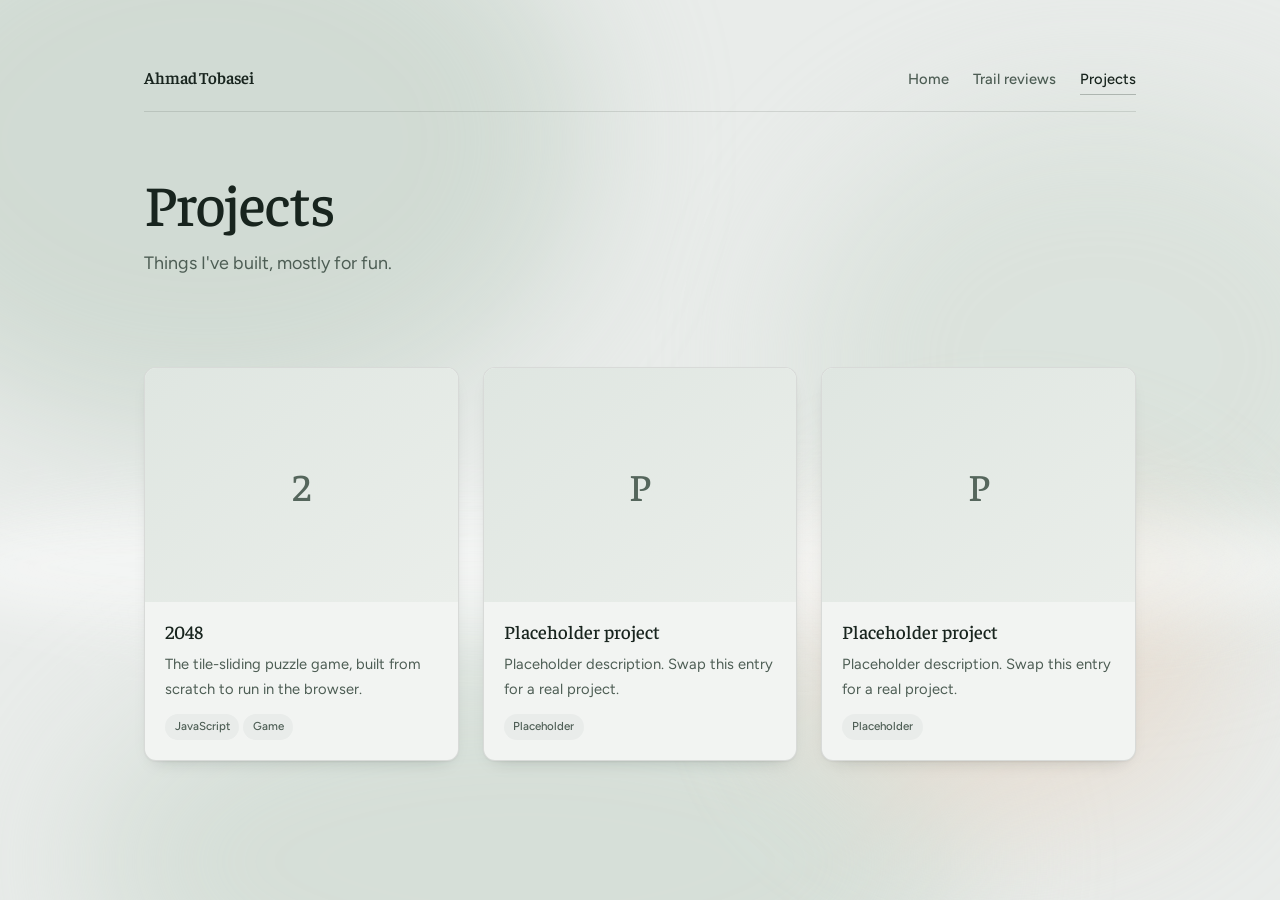
==== projects.html @ 042722ea "basic structure" ====
<!DOCTYPE html>
<html lang="en">
<head>
  <meta charset="UTF-8">
  <meta name="viewport" content="width=device-width, initial-scale=1.0">
  <title>Projects — Ahmad Tobasei</title>
  <link rel="preconnect" href="https://fonts.googleapis.com">
  <link rel="preconnect" href="https://fonts.gstatic.com" crossorigin>
  <link href="https://fonts.googleapis.com/css2?family=Faustina:ital,wght@0,400;0,500;0,600;1,400&family=Figtree:wght@400;500;600&display=swap" rel="stylesheet">
  <link rel="stylesheet" href="style.css">
</head>
<!-- body class drives the current-page marker in the shared nav -->
<body class="page-projects">

<!-- Atmosphere: the site's ground texture. Present on every page. -->
<div class="air" aria-hidden="true">
  <span class="w1"></span><span class="w2"></span><span class="w3"></span><span class="w4"></span>
  <span class="band"></span>
</div>

<div class="page page--wide">

  <!-- ==========================================================================
       SHARED SITE HEADER — keep in sync across pages if edited.
       This exact block also appears in index.html and trails.html. It never
       needs to differ between pages: the current page is marked by the <body>
       class (page-home / page-trails / page-projects), not by editing here.
       ========================================================================== -->
  <header class="site-header">
    <a class="site-name" href="index.html">Ahmad Tobasei</a>
    <nav class="site-nav" aria-label="Main">
      <a href="index.html">Home</a>
      <a href="trails.html">Trail reviews</a>
      <a href="projects.html">Projects</a>
    </nav>
  </header>
  <!-- ===================== end shared site header ===================== -->

  <main>

    <!-- ===== PAGE HEADING ===== -->
    <div class="page-head">
      <h1>Projects</h1>
      <!-- TODO: replace with a real intro if you want one -->
      <p class="lede">Things I've built, mostly for fun.</p>
    </div>

    <!-- ==========================================================================
         PROJECT CARD GRID
         Rendered by projects.js from the entries in projects-data.js — add new
         projects there, never here. The id must stay "project-grid": projects.js
         looks it up by that id. Cards share the trail-card treatment and stay
         deliberately flatter than the home page's tree-of-the-day centrepiece.
         ========================================================================== -->
    <div id="project-grid" class="card-grid">
      <!-- JS-rendered .project-card elements go here -->
    </div>

  </main>
</div>

<!-- Project data — edit this file to add or remove projects -->
<script src="projects-data.js"></script>
<!-- Renders the cards above from that data -->
<script src="projects.js"></script>
</body>
</html>
---- style.css ----
/* ==========================================================================
   AHMAD TOBASEI — SITE STYLESHEET
   One shared stylesheet for every page (index, trails, projects). Plain CSS,
   no build step; the tokens in :root are the single source of truth.

   Contents
     1.  Design tokens (:root)
     2.  Reset + base
     3.  Atmosphere — the drifting washes behind every page
     4.  Shared site header / nav
     5.  Page shell + typography
     6.  THE WELL — the recessed centrepiece (signature technique)
     7.  Link rows (home page "Pages" list)
     8.  Social pills
     9.  Card grid — trail + project cards
     10. Tags
   ==========================================================================

   ── THE DEPTH RULE ────────────────────────────────────────────────────────
   Every page gets at most ONE dimensional element: its featured centrepiece.
   That element is RECESSED, not raised — carved into the page rather than
   floating above it. The inversion is the whole signature. Everything else
   on the site stays flat or barely lifted so the recess keeps its meaning.

   How the recess is built (see section 6, `.well`):

     1. The fill is DARKER than the page ground (--color-sunk on --color-bg).
        A hole is darker than the surface it was cut into. This alone does
        about a third of the work.
     2. An inset shadow on the TOP edge only, doubled — one tight (2px blur)
        and one wide and lifted (28px blur, -14px spread). That is the near
        lip of the cavity casting down into it.
     3. A single 1px light line along the BOTTOM inside edge
        (inset 0 -1px 0 rgba(255,255,255,.85)) — the far wall catching the
        light. This line is load-bearing: delete it and the recess flattens
        into a plain grey box instantly. Do not "clean it up".
     4. A warm diagonal gradient laid over the cavity at 118deg, so it reads
        as lit from one side rather than evenly filled.
     5. Contents sit at z-index 1 above that gradient and carry their own
        small real drop-shadow, so they read as objects sitting IN the well
        rather than as artwork printed on its floor.

   To reuse this on another page: wrap the centrepiece in `.well`. Then obey
   two rules — never give `.well` a raised box-shadow, and never give any
   other element on the same page an inset shadow. The effect only reads as
   special while it is the only one on the page.
   ========================================================================== */


/* ==========================================================================
   1. DESIGN TOKENS — change the site here, not in the rules below
   ========================================================================== */
:root{

  /* ---- Colour ------------------------------------------------------------
     The three greys are a deliberate ladder and their ORDER is what makes
     depth read: sunk is darker than bg, surface is lighter than bg.
       --color-sunk     recessed  (the well floor)
       --color-bg       ground    (the page itself)
       --color-surface  raised    (cards)
     Swapping any two of these breaks the depth rule above.                 */
  --color-bg:#e9ecea;          /* cool mist — the page ground */
  --color-sunk:#e0e6e2;        /* recessed: darker than the ground */
  --color-surface:#f2f4f2;     /* raised: lighter than the ground */

  --color-ink:#18241e;         /* primary text */
  --color-ink-muted:#4d5d54;   /* secondary text, descriptions */
  --color-label:#55665c;       /* small uppercase section labels */
  --color-accent:#9a4a1e;      /* warm accent — dark enough to set type in */
  --color-deep:#0f1d17;        /* near-black, for inverted chips */

  --color-line:rgba(24,36,30,.12);         /* hairlines, card borders */
  --color-line-strong:rgba(24,36,30,.26);  /* hover borders */

  /* ---- Typography -------------------------------------------------------
     Display serif for names and titles, humanist sans for everything else. */
  --font-display:'Faustina',Georgia,'Times New Roman',serif;
  --font-body:'Figtree',system-ui,-apple-system,'Segoe UI',sans-serif;

  --text-label:.78rem;                       /* section labels */
  --text-sm:.92rem;                          /* meta, descriptions */
  --text-base:1rem;
  --text-lede:clamp(1.02rem,1.5vw,1.12rem);  /* bio / page intro */
  --text-row:1.2rem;                         /* link-row titles */
  --text-card:1.18rem;                       /* card titles */
  --text-h2:clamp(1.45rem,3.4vw,1.85rem);    /* centrepiece title */
  --text-h1:clamp(2.4rem,6.4vw,3.6rem);      /* page heading */
  --text-h1-home:clamp(2.6rem,7vw,4rem);     /* home page name, one step up */

  --tracking-label:.13em;
  --leading-body:1.7;
  --leading-tight:1.15;

  /* ---- Spacing (4px base) ---------------------------------------------- */
  --space-1:.25rem;
  --space-2:.5rem;
  --space-3:.75rem;
  --space-4:1rem;
  --space-5:1.5rem;
  --space-6:2rem;
  --space-7:3rem;
  --space-8:4rem;
  --space-section:clamp(2.75rem,7vw,3.75rem);  /* between page sections */
  --space-feature:clamp(3.5rem,9vw,5.5rem);    /* around the centrepiece */

  /* ---- Radius ----------------------------------------------------------- */
  --radius-sm:8px;
  --radius-md:12px;
  --radius-lg:18px;    /* the well */
  --radius-pill:100px;

  /* ---- Depth ------------------------------------------------------------
     --shadow-sunk is the signature and belongs to `.well` only.
     Cards use --shadow-card, which is deliberately much weaker.            */
  --shadow-sunk:
    inset 0 2px 5px rgba(15,29,23,.16),
    inset 0 14px 28px -14px rgba(15,29,23,.34),
    inset 0 -1px 0 rgba(255,255,255,.85);
  --shadow-card:
    0 1px 2px rgba(15,29,23,.05),
    0 8px 18px -12px rgba(15,29,23,.28);
  --shadow-card-hover:
    0 2px 4px rgba(15,29,23,.06),
    0 14px 26px -14px rgba(15,29,23,.36);
  --shadow-object:0 6px 10px rgba(15,29,23,.18);  /* objects inside the well */

  /* ---- Layout ----------------------------------------------------------- */
  --measure:720px;      /* reading column (home) */
  --measure-wide:1040px;/* grid pages (trails, projects) */
  --ease:.18s ease;
}


/* ==========================================================================
   2. RESET + BASE
   ========================================================================== */
*{margin:0;padding:0;box-sizing:border-box}

body{
  background:var(--color-bg);
  color:var(--color-ink);
  font-family:var(--font-body);
  font-size:17px;
  line-height:var(--leading-body);
  -webkit-font-smoothing:antialiased;
  position:relative;
}

img{max-width:100%;display:block}

:focus-visible{outline:2px solid var(--color-accent);outline-offset:3px}


/* ==========================================================================
   3. ATMOSPHERE
   Soft washes fixed behind every page. This is the site's ground texture —
   it is what carries the outdoors mood without any literal illustration.
   ========================================================================== */
.air{position:fixed;inset:0;z-index:0;pointer-events:none;overflow:hidden}
.air span{position:absolute;border-radius:50%;filter:blur(70px);opacity:.5}
.air .w1{width:60vw;height:46vw;left:-14vw;top:-12vw;background:#b9cabd}
.air .w2{width:48vw;height:40vw;right:-10vw;top:8vw;background:#cdd9cf}
.air .w3{width:70vw;height:34vw;left:6vw;bottom:-14vw;background:#c3d2c6}
.air .w4{width:34vw;height:26vw;right:4vw;bottom:6vw;background:#e6d3c2;opacity:.55}
/* one low band of standing fog */
.air .band{
  position:absolute;left:-5%;right:-5%;top:52%;height:22vh;
  background:linear-gradient(transparent,rgba(255,255,255,.75),transparent);
  filter:blur(28px);opacity:.8;
}


/* ==========================================================================
   4. SHARED SITE HEADER / NAV
   The markup for this block is identical on every page — see the comment
   above it in each HTML file. The current page is marked by the <body>
   class (page-home / page-trails / page-projects) so the block itself never
   has to differ between pages.
   ========================================================================== */
.site-header{
  display:flex;align-items:baseline;justify-content:space-between;
  gap:var(--space-4) var(--space-5);flex-wrap:wrap;
  padding-bottom:var(--space-4);
  border-bottom:1px solid var(--color-line);
  margin-bottom:var(--space-section);
}
.site-name{
  font-family:var(--font-display);
  font-size:1.05rem;font-weight:600;letter-spacing:-.005em;
  color:var(--color-ink);text-decoration:none;
}
.site-name:hover,.site-name:focus-visible{color:var(--color-accent)}

.site-nav{display:flex;flex-wrap:wrap;gap:var(--space-5)}
.site-nav a{
  font-size:var(--text-sm);font-weight:500;
  color:var(--color-ink-muted);text-decoration:none;
  padding-bottom:2px;border-bottom:1px solid transparent;
  transition:color var(--ease),border-color var(--ease);
}
.site-nav a:hover,.site-nav a:focus-visible{
  color:var(--color-accent);border-bottom-color:var(--color-accent);
}
/* current page — driven by the body class, not by editing the header block */
body.page-home     .site-nav a[href="index.html"],
body.page-trails   .site-nav a[href="trails.html"],
body.page-projects .site-nav a[href="projects.html"]{
  color:var(--color-ink);border-bottom-color:var(--color-line-strong);
}


/* ==========================================================================
   5. PAGE SHELL + TYPOGRAPHY
   ========================================================================== */
.page{
  position:relative;z-index:1;
  max-width:var(--measure);margin:0 auto;
  padding:clamp(2.5rem,7vh,4.5rem) var(--space-5) var(--space-8);
}
.page--wide{max-width:var(--measure-wide)}

.page-head{margin-bottom:var(--space-feature)}
.page-head h1{
  font-family:var(--font-display);font-weight:500;
  font-size:var(--text-h1);line-height:1.05;letter-spacing:-.018em;
}
body.page-home .page-head h1{font-size:var(--text-h1-home)}

/* bio on the home page, one-line intro on subpages */
.lede{
  margin-top:var(--space-4);max-width:46ch;
  color:var(--color-ink-muted);font-size:var(--text-lede);
}

/* small uppercase section labels — plain words, quietly set */
.section-label{
  font-family:var(--font-body);
  font-size:var(--text-label);font-weight:600;
  letter-spacing:var(--tracking-label);text-transform:uppercase;
  color:var(--color-label);margin:0 0 var(--space-4);
}

.block{margin-bottom:var(--space-section)}


/* ==========================================================================
   6. THE WELL — recessed centrepiece
   Read THE DEPTH RULE at the top of this file before changing anything here.
   ========================================================================== */
.feature{margin:var(--space-feature) 0}

.well{
  position:relative;
  background:var(--color-sunk);          /* 1. darker than the ground */
  border-radius:var(--radius-lg);
  padding:clamp(1.5rem,4vw,2.25rem);
  box-shadow:var(--shadow-sunk);         /* 2 + 3. lip shadow + lit far wall */
  display:flex;align-items:center;flex-wrap:wrap;
  gap:clamp(1.25rem,3vw,2rem);
}
/* 4. the cavity reads as lit from one side */
.well::after{
  content:"";position:absolute;inset:0;border-radius:var(--radius-lg);
  pointer-events:none;
  background:linear-gradient(118deg,rgba(255,242,226,.55) 0%,transparent 46%);
}
/* 5. contents sit above the gradient and cast their own shadow */
.well-object{
  width:132px;height:132px;flex:0 0 auto;
  position:relative;z-index:1;
  filter:drop-shadow(var(--shadow-object));
}
.well-copy{flex:1 1 250px;min-width:0;position:relative;z-index:1}

.feature-label{
  font-size:.74rem;font-weight:600;
  letter-spacing:var(--tracking-label);text-transform:uppercase;
  color:var(--color-accent);margin-bottom:var(--space-2);
}
.feature-name{
  font-family:var(--font-display);font-weight:500;
  font-size:var(--text-h2);line-height:var(--leading-tight);
  margin:0 0 var(--space-2);
}
.feature-note{color:var(--color-ink-muted);font-size:var(--text-base);max-width:40ch}


/* ==========================================================================
   7. LINK ROWS — the home page "Pages" list
   ========================================================================== */
.rows{list-style:none}
.rows a{
  display:flex;align-items:baseline;justify-content:space-between;
  gap:var(--space-5);
  padding:1.05rem var(--space-1);
  text-decoration:none;color:var(--color-ink);
  border-bottom:1px solid var(--color-line);
  transition:border-color var(--ease);
}
.rows li:first-child a{border-top:1px solid var(--color-line)}
/* the hover nudge rides on transform, not padding — padding would relayout
   the row on every frame */
.rows .t{
  font-family:var(--font-display);font-size:var(--text-row);font-weight:500;
  transition:transform var(--ease),color var(--ease);
}
.rows .d{color:var(--color-ink-muted);font-size:var(--text-sm);text-align:right}
.rows a:hover,.rows a:focus-visible{border-bottom-color:var(--color-accent)}
.rows a:hover .t,.rows a:focus-visible .t{
  color:var(--color-accent);transform:translateX(.5rem);
}


/* ==========================================================================
   8. SOCIAL PILLS
   ========================================================================== */
.socials{list-style:none;display:flex;flex-wrap:wrap;gap:.55rem}
.socials a{
  display:inline-flex;align-items:center;gap:var(--space-2);
  padding:.55rem var(--space-4);border-radius:var(--radius-pill);
  background:rgba(255,255,255,.55);
  border:1px solid rgba(24,36,30,.14);
  color:var(--color-ink);text-decoration:none;
  font-size:.95rem;font-weight:500;
  transition:background var(--ease),border-color var(--ease),color var(--ease);
}
.socials svg{width:1rem;height:1rem;fill:currentColor;opacity:.75}
.socials a:hover,.socials a:focus-visible{
  background:var(--color-deep);border-color:var(--color-deep);color:var(--color-bg);
}
.socials a:hover svg,.socials a:focus-visible svg{opacity:1}


/* ==========================================================================
   9. CARD GRID — trail cards and project cards share one treatment
   Deliberately much flatter than `.well`: a hairline, a weak shadow, and a
   2px hover lift. Nothing here should compete with the centrepiece.
   NOTE: .trail-card / .trail-card-* class names are produced by trails.js and
   .project-card / .project-card-* by projects.js — do not rename them here
   without updating those files.
   ========================================================================== */
.card-grid{display:grid;grid-template-columns:1fr;gap:var(--space-5)}
@media (min-width:560px){ .card-grid{grid-template-columns:repeat(2,1fr)} }
@media (min-width:900px){ .card-grid{grid-template-columns:repeat(3,1fr)} }

.trail-card,
.project-card{
  display:flex;flex-direction:column;
  background:var(--color-surface);
  border:1px solid var(--color-line);
  border-radius:var(--radius-md);
  overflow:hidden;
  text-decoration:none;color:inherit;
  box-shadow:var(--shadow-card);
  transition:transform var(--ease),box-shadow var(--ease),border-color var(--ease);
}
.trail-card:hover,.trail-card:focus-visible,
.project-card:hover,.project-card:focus-visible{
  transform:translateY(-2px);
  box-shadow:var(--shadow-card-hover);
  border-color:var(--color-line-strong);
}

.trail-card-image,
.project-card-image{
  width:100%;aspect-ratio:4 / 3;overflow:hidden;
  background:var(--color-sunk);
}
.trail-card-image img,
.project-card-image img{width:100%;height:100%;object-fit:cover}

/* fallback tile for a project with no preview image yet */
.project-card-placeholder{
  width:100%;height:100%;display:grid;place-content:center;
  background:linear-gradient(140deg,#dfe6e1,#eaeeea);
  font-family:var(--font-display);font-size:2.4rem;font-weight:500;
  color:var(--color-label);
}

.trail-card-body,
.project-card-body{
  padding:1.1rem 1.25rem 1.25rem;
  display:flex;flex-direction:column;gap:var(--space-1);
}
.trail-card-name,
.project-card-name{
  font-family:var(--font-display);font-weight:500;
  font-size:var(--text-card);line-height:1.25;
  letter-spacing:normal;text-transform:none;color:var(--color-ink);
  margin:0;
}
.trail-card-location,
.project-card-desc{color:var(--color-ink-muted);font-size:var(--text-sm)}
.project-card-desc{margin-top:var(--space-1)}

.trail-card-date,
.project-card-link{
  margin-top:var(--space-2);
  color:var(--color-ink-muted);font-size:.78rem;
}
.project-card-link{color:var(--color-accent);font-weight:600}


/* ==========================================================================
   10. TAGS
   "gsmnp" gets its own fill because it recurs often enough to be worth
   spotting at a glance — see renderTags() in trails.js.
   ========================================================================== */
.trail-tags,
.project-tags{display:flex;flex-wrap:wrap;gap:var(--space-1);margin-top:var(--space-2)}
.tag{
  display:inline-flex;align-items:center;
  background:var(--color-bg);color:var(--color-ink-muted);
  border-radius:var(--radius-pill);
  padding:.2rem .6rem;
  font-size:.72rem;font-weight:500;
}
.tag--gsmnp{background:var(--color-accent);color:var(--color-bg)}


/* ==========================================================================
   11. RESPONSIVE
   ========================================================================== */
@media (max-width:520px){
  .site-header{gap:var(--space-3)}
  .site-nav{gap:var(--space-4)}
  .well-object{width:104px;height:104px}
  .rows a{gap:var(--space-3)}
}

@media (prefers-reduced-motion:reduce){
  *{transition:none !important}
}
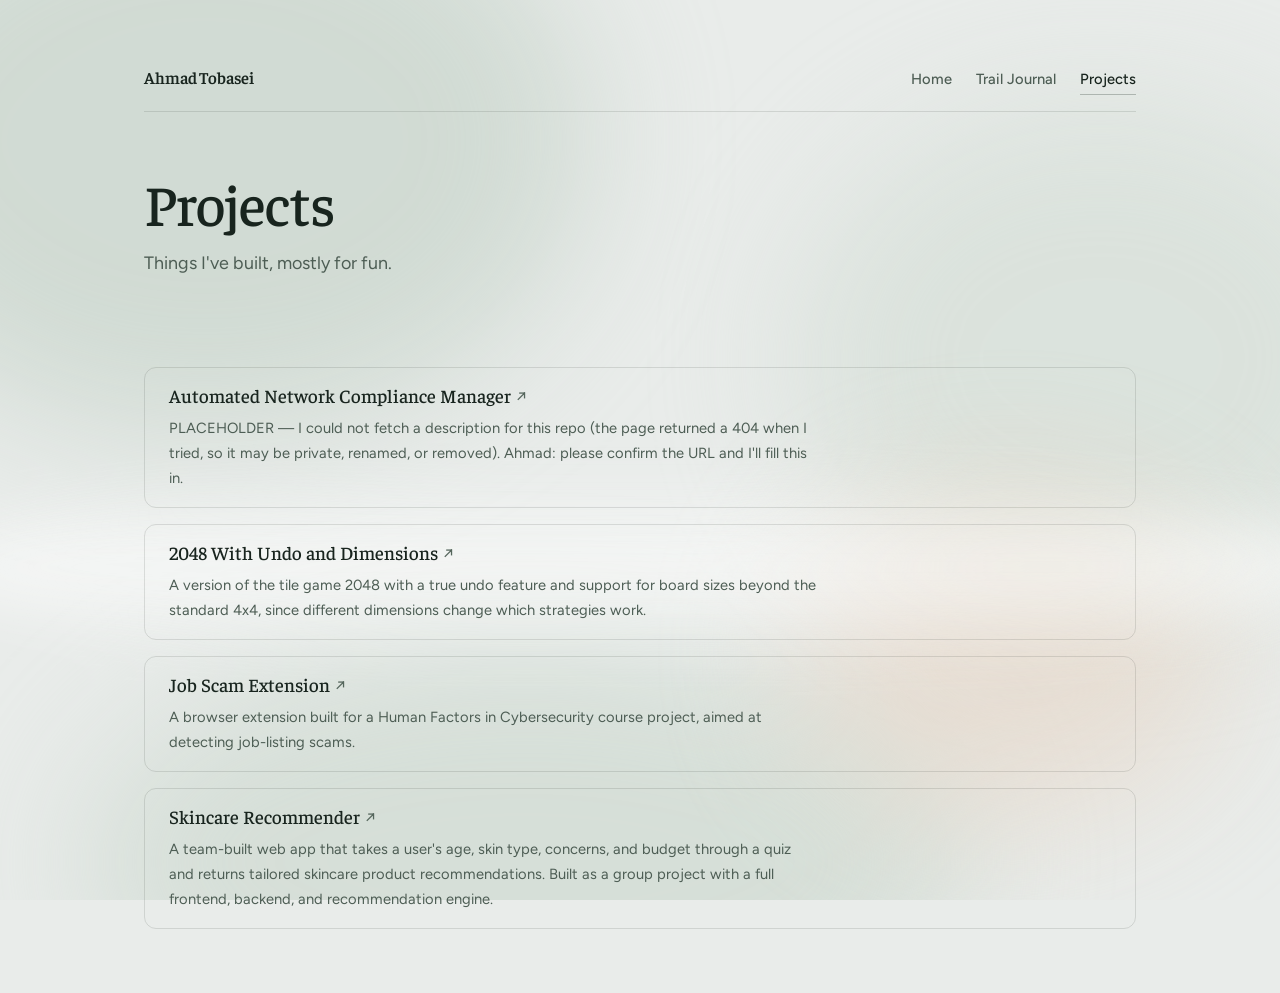
==== commit 6490cc50: "trail journal and basic projects page" ====
--- a/projects.html
+++ b/projects.html
@@ -30,7 +30,7 @@
     <a class="site-name" href="index.html">Ahmad Tobasei</a>
     <nav class="site-nav" aria-label="Main">
       <a href="index.html">Home</a>
-      <a href="trails.html">Trail reviews</a>
+      <a href="trails.html">Trail Journal</a>
       <a href="projects.html">Projects</a>
     </nav>
   </header>
@@ -46,14 +46,15 @@
     </div>
 
     <!-- ==========================================================================
-         PROJECT CARD GRID
+         PROJECT LIST
          Rendered by projects.js from the entries in projects-data.js — add new
-         projects there, never here. The id must stay "project-grid": projects.js
-         looks it up by that id. Cards share the trail-card treatment and stay
-         deliberately flatter than the home page's tree-of-the-day centrepiece.
+         projects there, never here. The id must stay "project-list": projects.js
+         looks it up by that id. One full-width row per project, each row a link
+         straight to the repo. Kept deliberately flatter than the trail rows and
+         far flatter than the home page's tree-of-the-day centrepiece.
          ========================================================================== -->
-    <div id="project-grid" class="card-grid">
-      <!-- JS-rendered .project-card elements go here -->
+    <div id="project-list" class="project-list">
+      <!-- JS-rendered .project-row elements go here -->
     </div>
 
   </main>
@@ -61,7 +62,7 @@
 
 <!-- Project data — edit this file to add or remove projects -->
 <script src="projects-data.js"></script>
-<!-- Renders the cards above from that data -->
+<!-- Renders the rows above from that data -->
 <script src="projects.js"></script>
 </body>
 </html>
--- a/style.css
+++ b/style.css
@@ -9,11 +9,13 @@
      3.  Atmosphere — the drifting washes behind every page
      4.  Shared site header / nav
      5.  Page shell + typography
-     6.  THE WELL — the recessed centrepiece (signature technique)
+     6.  THE WELL — the recessed centrepiece + tree-of-the-day module
      7.  Link rows (home page "Pages" list)
      8.  Social pills
-     9.  Card grid — trail + project cards
-     10. Tags
+     9.  Row lists — trail rows + project rows
+     10. Trail review — a single hike's page
+     11. Tags
+     12. Responsive
    ==========================================================================
 
    ── THE DEPTH RULE ────────────────────────────────────────────────────────
@@ -57,7 +59,7 @@
      depth read: sunk is darker than bg, surface is lighter than bg.
        --color-sunk     recessed  (the well floor)
        --color-bg       ground    (the page itself)
-       --color-surface  raised    (cards)
+       --color-surface  raised    (trail rows)
      Swapping any two of these breaks the depth rule above.                 */
   --color-bg:#e9ecea;          /* cool mist — the page ground */
   --color-sunk:#e0e6e2;        /* recessed: darker than the ground */
@@ -69,7 +71,7 @@
   --color-accent:#9a4a1e;      /* warm accent — dark enough to set type in */
   --color-deep:#0f1d17;        /* near-black, for inverted chips */
 
-  --color-line:rgba(24,36,30,.12);         /* hairlines, card borders */
+  --color-line:rgba(24,36,30,.12);         /* hairlines, row borders */
   --color-line-strong:rgba(24,36,30,.26);  /* hover borders */
 
   /* ---- Typography -------------------------------------------------------
@@ -82,7 +84,7 @@
   --text-base:1rem;
   --text-lede:clamp(1.02rem,1.5vw,1.12rem);  /* bio / page intro */
   --text-row:1.2rem;                         /* link-row titles */
-  --text-card:1.18rem;                       /* card titles */
+  --text-card:1.18rem;                       /* trail + project row titles */
   --text-h2:clamp(1.45rem,3.4vw,1.85rem);    /* centrepiece title */
   --text-h1:clamp(2.4rem,6.4vw,3.6rem);      /* page heading */
   --text-h1-home:clamp(2.6rem,7vw,4rem);     /* home page name, one step up */
@@ -111,7 +113,7 @@
 
   /* ---- Depth ------------------------------------------------------------
      --shadow-sunk is the signature and belongs to `.well` only.
-     Cards use --shadow-card, which is deliberately much weaker.            */
+     Trail rows use --shadow-card, which is deliberately much weaker.       */
   --shadow-sunk:
     inset 0 2px 5px rgba(15,29,23,.16),
     inset 0 14px 28px -14px rgba(15,29,23,.34),
@@ -126,7 +128,7 @@
 
   /* ---- Layout ----------------------------------------------------------- */
   --measure:720px;      /* reading column (home) */
-  --measure-wide:1040px;/* grid pages (trails, projects) */
+  --measure-wide:1040px;/* list pages (trails, projects) */
   --ease:.18s ease;
 }
 
@@ -265,12 +267,51 @@
   background:linear-gradient(118deg,rgba(255,242,226,.55) 0%,transparent 46%);
 }
 /* 5. contents sit above the gradient and cast their own shadow */
-.well-object{
-  width:132px;height:132px;flex:0 0 auto;
+.well-copy{flex:1 1 280px;min-width:0;position:relative;z-index:1}
+
+/* ---- The image frame — the raised object inside the recess ---------------
+   This is the second layer of the module: the well is carved INTO the page,
+   and the photo frame sits UP out of the well's floor. That contrast is the
+   whole depth effect, and it is why this frame gets a real cast shadow while
+   the flatter trail/project rows elsewhere get almost none. Do not give this
+   an inset shadow — per THE DEPTH RULE, the well must stay the only recess. */
+.tree-figure{
   position:relative;z-index:1;
-  filter:drop-shadow(var(--shadow-object));
-}
-.well-copy{flex:1 1 250px;min-width:0;position:relative;z-index:1}
+  flex:0 0 clamp(150px,28%,220px);
+  border-radius:var(--radius-md);
+  overflow:hidden;
+  background:linear-gradient(140deg,#dfe6e1,#eaeeea);
+  box-shadow:var(--shadow-object);
+}
+/* portrait 4:5 — trees are tall. Sets the frame's height from its width, so
+   the frame keeps its proportions no matter how long the write-up runs. */
+.tree-figure::before{content:"";display:block;padding-top:125%}
+.tree-figure img{
+  position:absolute;inset:0;
+  width:100%;height:100%;object-fit:cover;
+}
+
+/* Drawn stand-in shown until an entry has a real photo. Deliberately not a
+   grey box: it keeps the same frame, shadow and proportions a photo will get,
+   so the module looks finished rather than broken while photos are missing. */
+.tree-figure__placeholder{
+  position:absolute;inset:0;
+  display:grid;place-content:center;
+}
+.tree-figure__placeholder svg{
+  width:64%;max-width:130px;height:auto;
+  opacity:.5;
+}
+
+/* Photo credit — small, over the bottom of the image, never competing with
+   the copy. Only rendered when there is both a photo and a credit string. */
+.tree-figure__credit{
+  position:absolute;left:0;right:0;bottom:0;
+  padding:1.25rem .65rem .5rem;
+  font-size:.66rem;line-height:1.35;
+  color:rgba(255,255,255,.94);
+  background:linear-gradient(transparent,rgba(15,29,23,.78));
+}
 
 .feature-label{
   font-size:.74rem;font-weight:600;
@@ -282,7 +323,30 @@
   font-size:var(--text-h2);line-height:var(--leading-tight);
   margin:0 0 var(--space-2);
 }
-.feature-note{color:var(--color-ink-muted);font-size:var(--text-base);max-width:40ch}
+.feature-note{color:var(--color-ink-muted);font-size:var(--text-base);max-width:46ch}
+.feature-note + .feature-note{margin-top:var(--space-3)}  /* multi-paragraph write-ups */
+
+/* scientific name — italic, secondary, sits directly under the common name */
+.tree-sci{
+  font-family:var(--font-display);font-style:italic;
+  font-size:var(--text-base);color:var(--color-ink-muted);
+  margin:0 0 var(--space-3);
+}
+
+/* fun fact — marked off by an accent rule rather than another box, so it
+   stays inside the well instead of reading as a second card */
+.tree-fact{
+  margin-top:var(--space-5);
+  padding-left:var(--space-4);
+  border-left:2px solid var(--color-accent);
+  max-width:46ch;
+}
+.tree-fact__label{
+  font-size:.72rem;font-weight:600;
+  letter-spacing:var(--tracking-label);text-transform:uppercase;
+  color:var(--color-accent);margin-bottom:var(--space-1);
+}
+.tree-fact__text{color:var(--color-ink-muted);font-size:var(--text-sm)}
 
 
 /* ==========================================================================
@@ -332,20 +396,23 @@
 
 
 /* ==========================================================================
-   9. CARD GRID — trail cards and project cards share one treatment
-   Deliberately much flatter than `.well`: a hairline, a weak shadow, and a
-   2px hover lift. Nothing here should compete with the centrepiece.
-   NOTE: .trail-card / .trail-card-* class names are produced by trails.js and
-   .project-card / .project-card-* by projects.js — do not rename them here
+   9. ROW LISTS — trail rows and project rows
+   Both pages list one full-width horizontal row per entry, stacked
+   vertically; neither is a card grid. Both stay deliberately flatter than
+   `.well` so nothing competes with the centrepiece — trail rows get a
+   hairline, a weak shadow and a 2px hover lift; project rows are flatter
+   still (hairline + a background shift on hover, no resting shadow).
+   NOTE: .trail-row / .trail-row-* class names are produced by trails.js and
+   .project-row / .project-row-* by projects.js — do not rename them here
    without updating those files.
    ========================================================================== */
-.card-grid{display:grid;grid-template-columns:1fr;gap:var(--space-5)}
-@media (min-width:560px){ .card-grid{grid-template-columns:repeat(2,1fr)} }
-@media (min-width:900px){ .card-grid{grid-template-columns:repeat(3,1fr)} }
-
-.trail-card,
-.project-card{
-  display:flex;flex-direction:column;
+.trail-list,
+.project-list{display:flex;flex-direction:column;gap:var(--space-4)}
+
+
+/* ---- Trail rows: image on one side, the hike's info stacked beside it ---- */
+.trail-row{
+  display:flex;align-items:stretch;
   background:var(--color-surface);
   border:1px solid var(--color-line);
   border-radius:var(--radius-md);
@@ -354,60 +421,183 @@
   box-shadow:var(--shadow-card);
   transition:transform var(--ease),box-shadow var(--ease),border-color var(--ease);
 }
-.trail-card:hover,.trail-card:focus-visible,
-.project-card:hover,.project-card:focus-visible{
+.trail-row:hover,.trail-row:focus-visible{
   transform:translateY(-2px);
   box-shadow:var(--shadow-card-hover);
   border-color:var(--color-line-strong);
 }
 
-.trail-card-image,
-.project-card-image{
-  width:100%;aspect-ratio:4 / 3;overflow:hidden;
+/* Fixed width, so every thumbnail lines up down the page. The ::before sets
+   a 4:3 floor on the height; if the info column runs taller than that, the
+   image stretches to match rather than leaving a gap beside it. Either way
+   object-fit:cover keeps the crop consistent. */
+.trail-row-image{
+  position:relative;
+  flex:0 0 clamp(140px,24vw,260px);
+  align-self:stretch;overflow:hidden;
   background:var(--color-sunk);
 }
-.trail-card-image img,
-.project-card-image img{width:100%;height:100%;object-fit:cover}
-
-/* fallback tile for a project with no preview image yet */
-.project-card-placeholder{
-  width:100%;height:100%;display:grid;place-content:center;
-  background:linear-gradient(140deg,#dfe6e1,#eaeeea);
-  font-family:var(--font-display);font-size:2.4rem;font-weight:500;
-  color:var(--color-label);
-}
-
-.trail-card-body,
-.project-card-body{
-  padding:1.1rem 1.25rem 1.25rem;
-  display:flex;flex-direction:column;gap:var(--space-1);
-}
-.trail-card-name,
-.project-card-name{
+.trail-row-image::before{content:"";display:block;padding-top:75%}
+.trail-row-image img{
+  position:absolute;inset:0;
+  width:100%;height:100%;object-fit:cover;
+}
+
+.trail-row-body{
+  flex:1 1 auto;min-width:0;
+  display:flex;flex-direction:column;justify-content:center;
+  gap:var(--space-1);
+  padding:var(--space-4) clamp(1rem,2.5vw,1.5rem);
+}
+.trail-row-name{
   font-family:var(--font-display);font-weight:500;
   font-size:var(--text-card);line-height:1.25;
   letter-spacing:normal;text-transform:none;color:var(--color-ink);
   margin:0;
 }
-.trail-card-location,
-.project-card-desc{color:var(--color-ink-muted);font-size:var(--text-sm)}
-.project-card-desc{margin-top:var(--space-1)}
-
-.trail-card-date,
-.project-card-link{
+.trail-row-location{color:var(--color-ink-muted);font-size:var(--text-sm)}
+.trail-row-date{
   margin-top:var(--space-2);
   color:var(--color-ink-muted);font-size:.78rem;
 }
-.project-card-link{color:var(--color-accent);font-weight:600}
-
-
-/* ==========================================================================
-   10. TAGS
+
+
+/* ---- Project rows: title over description, whole row links to the repo ----
+   Flatter than the trail rows on purpose — a secondary page's list, not a
+   showcase. No resting shadow; hover is a background shift and a 1px lift. */
+.project-row{
+  display:block;
+  padding:var(--space-4) clamp(1rem,2.5vw,1.5rem);
+  border:1px solid var(--color-line);
+  border-radius:var(--radius-md);
+  background:transparent;
+  text-decoration:none;color:inherit;
+  transition:background var(--ease),border-color var(--ease),transform var(--ease);
+}
+.project-row:hover,.project-row:focus-visible{
+  background:var(--color-surface);
+  border-color:var(--color-line-strong);
+  transform:translateY(-1px);
+}
+.project-row-title{
+  font-family:var(--font-display);font-weight:500;
+  font-size:var(--text-card);line-height:1.25;
+  letter-spacing:normal;text-transform:none;color:var(--color-ink);
+  margin:0;
+}
+/* Every project row opens GitHub in a new tab, so each one is marked. Done
+   in CSS rather than markup so projects.js stays content-only. */
+.project-row-title::after{
+  content:"\2197";
+  font-family:var(--font-body);font-size:.8em;
+  margin-left:.35em;color:var(--color-label);
+  transition:color var(--ease);
+}
+.project-row:hover .project-row-title::after,
+.project-row:focus-visible .project-row-title::after{color:var(--color-accent)}
+
+.project-row-desc{
+  margin-top:var(--space-2);max-width:72ch;
+  color:var(--color-ink-muted);font-size:var(--text-sm);
+}
+
+
+/* ==========================================================================
+   10. TRAIL REVIEW — a single hike's page (trail-review.html)
+   Markup comes from trail-review.js.
+
+   DELIBERATELY FLAT — no well, no raised panels, no shadows on the photos.
+   These pages are a journal, not a trail guide: the writing is the point, and
+   the photographs carry the visual weight. THE DEPTH RULE allows at most one
+   dimensional element per page; this page uses none, on purpose. Resist
+   adding a recessed stats panel — it would make the numbers the centrepiece
+   of a page whose whole purpose is the opposite.
+   ========================================================================== */
+
+/* back to the index, above the hike */
+.back-link{
+  display:inline-block;margin-bottom:var(--space-6);
+  color:var(--color-ink-muted);font-size:var(--text-sm);font-weight:500;
+  text-decoration:none;
+  transition:color var(--ease),transform var(--ease);
+}
+.back-link::before{content:"\2190";margin-right:.45em}
+.back-link:hover,.back-link:focus-visible{
+  color:var(--color-accent);transform:translateX(-.2rem);
+}
+
+/* The page opens on the place, then talks about it. Full width of the
+   reading column, 3:2 — a landscape crop suits a summit shot. */
+.trail-review__lead{
+  margin:0 0 var(--space-6);
+  border-radius:var(--radius-md);overflow:hidden;
+  background:var(--color-sunk);
+  aspect-ratio:3 / 2;
+}
+.trail-review__lead img{width:100%;height:100%;object-fit:cover}
+
+.trail-review__head{margin-bottom:var(--space-6)}
+.trail-review__name{
+  font-family:var(--font-display);font-weight:500;
+  font-size:var(--text-h1);line-height:1.05;letter-spacing:-.018em;
+  margin:0;
+}
+
+/* location · date · mileage — one quiet line. Mileage is the only stat on
+   the page and it belongs here, inline, not in a panel of its own. */
+.trail-review__meta{
+  margin-top:var(--space-3);
+  color:var(--color-ink-muted);font-size:var(--text-sm);
+}
+.trail-review__sep{margin:0 .5em;opacity:.5}
+
+/* the write-up — the reason the page exists */
+.trail-review__para{
+  max-width:64ch;
+  font-size:var(--text-lede);
+  color:var(--color-ink);
+}
+.trail-review__para + .trail-review__para{margin-top:var(--space-4)}
+
+/* Gallery: full-width photos stacked down the page, so each shot gets room
+   to land rather than being shrunk into a grid. */
+.trail-gallery{
+  margin-top:var(--space-section);
+  display:flex;flex-direction:column;gap:var(--space-6);
+}
+.trail-photo{
+  margin:0;
+  border-radius:var(--radius-md);overflow:hidden;
+  background:var(--color-sunk);
+}
+.trail-photo img{width:100%;height:auto;display:block}
+/* Captions are optional per photo — nothing renders when absent. */
+.trail-photo__caption{
+  padding:var(--space-3) var(--space-1) 0;
+  color:var(--color-ink-muted);font-size:var(--text-sm);
+  max-width:64ch;
+}
+
+/* not-found state: a mistyped id, or a hike removed from the data file */
+.trail-review__back{
+  display:inline-block;margin-top:var(--space-5);
+  color:var(--color-accent);font-weight:600;font-size:var(--text-sm);
+  text-decoration:none;
+  border-bottom:1px solid transparent;
+  transition:border-color var(--ease);
+}
+.trail-review__back:hover,.trail-review__back:focus-visible{
+  border-bottom-color:var(--color-accent);
+}
+
+
+/* ==========================================================================
+   11. TAGS
    "gsmnp" gets its own fill because it recurs often enough to be worth
-   spotting at a glance — see renderTags() in trails.js.
-   ========================================================================== */
-.trail-tags,
-.project-tags{display:flex;flex-wrap:wrap;gap:var(--space-1);margin-top:var(--space-2)}
+   spotting at a glance — see renderTags() in trails.js and makeTags() in
+   trail-review.js.
+   ========================================================================== */
+.trail-tags{display:flex;flex-wrap:wrap;gap:var(--space-1);margin-top:var(--space-2)}
 .tag{
   display:inline-flex;align-items:center;
   background:var(--color-bg);color:var(--color-ink-muted);
@@ -419,12 +609,29 @@
 
 
 /* ==========================================================================
-   11. RESPONSIVE
-   ========================================================================== */
+   12. RESPONSIVE
+   ========================================================================== */
+/* A true side-by-side trail row gets too cramped on a narrow screen — the
+   info column ends up a few words wide — so the image goes back on top. */
+@media (max-width:640px){
+  .trail-row{flex-direction:column}
+  .trail-row-image{flex:0 0 auto;width:100%}
+  .trail-row-image::before{padding-top:60%}   /* wider crop when full-bleed */
+  .trail-row-body{justify-content:flex-start}
+}
+
+/* Below this the well's two columns get too narrow to be worth keeping side
+   by side, so the image frame goes full width above the copy. `.well` already
+   wraps; this just stops the frame collapsing to a sliver first. */
+@media (max-width:560px){
+  .tree-figure{flex:1 1 100%}
+  .tree-figure::before{padding-top:72%}   /* landscape crop when full-width */
+  .tree-figure__placeholder svg{width:34%}
+}
+
 @media (max-width:520px){
   .site-header{gap:var(--space-3)}
   .site-nav{gap:var(--space-4)}
-  .well-object{width:104px;height:104px}
   .rows a{gap:var(--space-3)}
 }
 
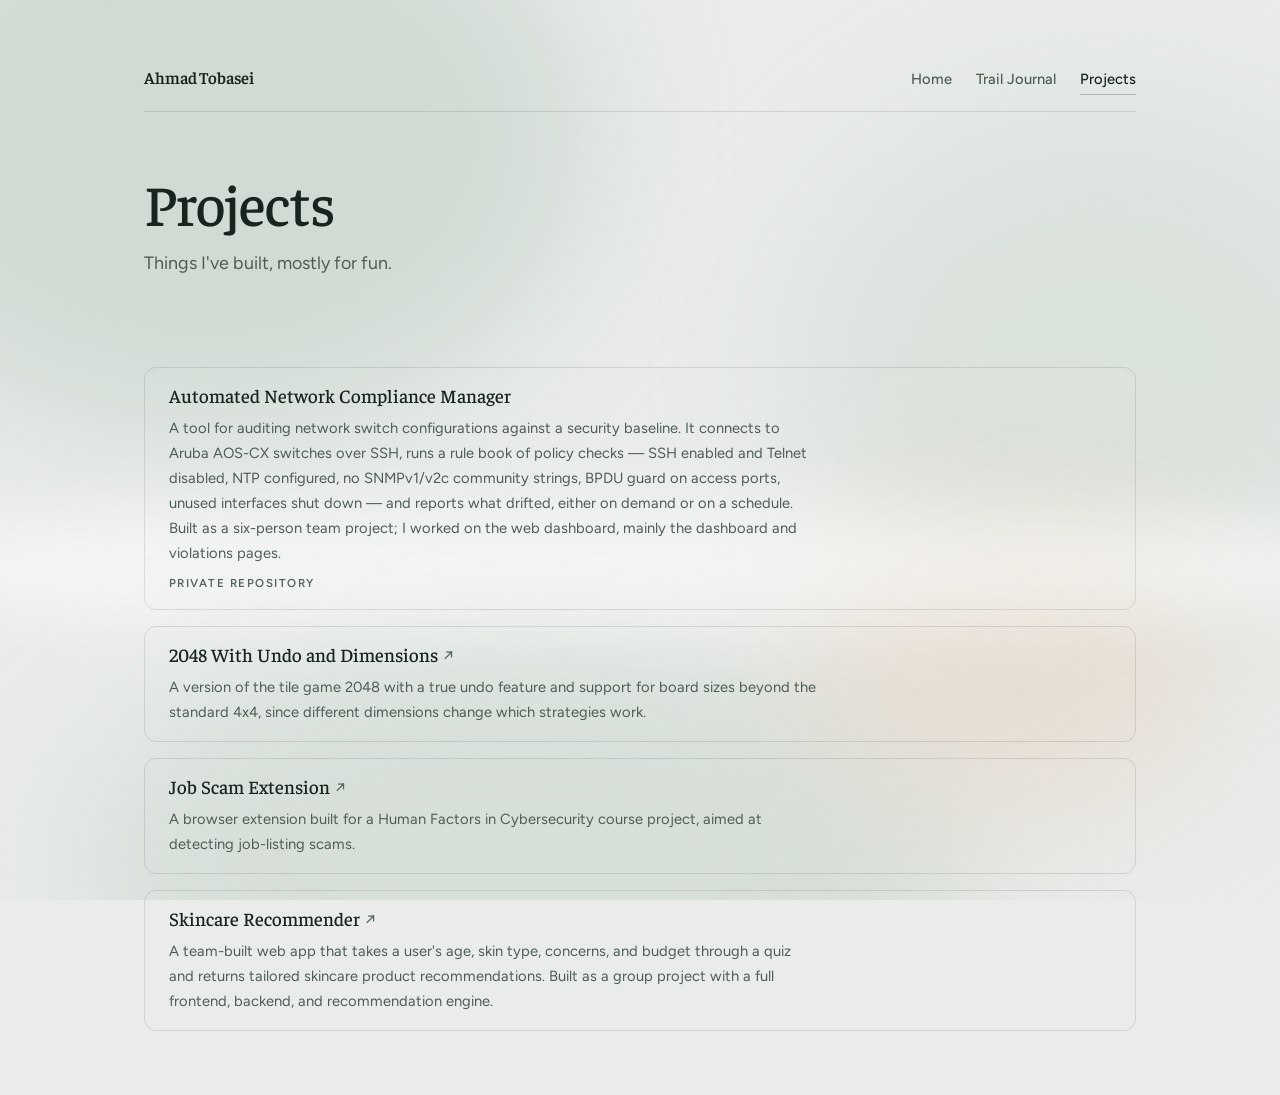
==== commit 75121a20: "link previews, favicon, and stop linking to pages that aren't there Add description, Open Graph and " ====
--- a/projects.html
+++ b/projects.html
@@ -4,6 +4,24 @@
   <meta charset="UTF-8">
   <meta name="viewport" content="width=device-width, initial-scale=1.0">
   <title>Projects — Ahmad Tobasei</title>
+  <meta name="description" content="Things Ahmad Tobasei has built, mostly for fun — with links to the code.">
+  <link rel="canonical" href="https://atobasei.github.io/ahmad-personal-site/projects.html">
+  <link rel="icon" href="favicon.svg" type="image/svg+xml">
+
+  <!-- Link preview. The site’s main entry point is a URL pasted into a job
+       application or a message, so these decide what that paste looks like.
+       og:image must be an ABSOLUTE url — relative paths are ignored by most
+       scrapers. Update the base url here if the site ever moves domain. -->
+  <meta property="og:type" content="website">
+  <meta property="og:site_name" content="Ahmad Tobasei">
+  <meta property="og:title" content="Projects — Ahmad Tobasei">
+  <meta property="og:description" content="Things Ahmad Tobasei has built, mostly for fun — with links to the code.">
+  <meta property="og:url" content="https://atobasei.github.io/ahmad-personal-site/projects.html">
+  <meta property="og:image" content="https://atobasei.github.io/ahmad-personal-site/images/og-card.jpg">
+  <meta property="og:image:width" content="1200">
+  <meta property="og:image:height" content="630">
+  <meta name="twitter:card" content="summary_large_image">
+
   <link rel="preconnect" href="https://fonts.googleapis.com">
   <link rel="preconnect" href="https://fonts.gstatic.com" crossorigin>
   <link href="https://fonts.googleapis.com/css2?family=Faustina:ital,wght@0,400;0,500;0,600;1,400&family=Figtree:wght@400;500;600&display=swap" rel="stylesheet">
--- a/style.css
+++ b/style.css
@@ -11,6 +11,7 @@
      5.  Page shell + typography
      6.  THE WELL — the recessed centrepiece + tree-of-the-day module
      7.  Link rows (home page "Pages" list)
+     7b. Contact (home page email)
      8.  Social pills
      9.  Row lists — trail rows + project rows
      10. Trail review — a single hike's page
@@ -277,7 +278,11 @@
    an inset shadow — per THE DEPTH RULE, the well must stay the only recess. */
 .tree-figure{
   position:relative;z-index:1;
-  flex:0 0 clamp(150px,28%,220px);
+  /* ~40% of the well. Big enough to carry a photograph, but NOT full width:
+     the floor has to stay visible around it or the photo stops reading as an
+     object sitting in the recess and starts reading as the recess's surface,
+     which throws away the effect the whole module is built on. */
+  flex:0 0 clamp(180px,40%,280px);
   border-radius:var(--radius-md);
   overflow:hidden;
   background:linear-gradient(140deg,#dfe6e1,#eaeeea);
@@ -330,23 +335,15 @@
 .tree-sci{
   font-family:var(--font-display);font-style:italic;
   font-size:var(--text-base);color:var(--color-ink-muted);
-  margin:0 0 var(--space-3);
-}
-
-/* fun fact — marked off by an accent rule rather than another box, so it
-   stays inside the well instead of reading as a second card */
-.tree-fact{
-  margin-top:var(--space-5);
-  padding-left:var(--space-4);
-  border-left:2px solid var(--color-accent);
-  max-width:46ch;
-}
-.tree-fact__label{
-  font-size:.72rem;font-weight:600;
-  letter-spacing:var(--tracking-label);text-transform:uppercase;
-  color:var(--color-accent);margin-bottom:var(--space-1);
-}
-.tree-fact__text{color:var(--color-ink-muted);font-size:var(--text-sm)}
+  margin:0;
+}
+
+/* where it grows — quieter than the scientific name, and the last line of the
+   naming block before the write-up starts */
+.tree-range{
+  margin:var(--space-1) 0 var(--space-4);
+  font-size:var(--text-sm);color:var(--color-label);
+}
 
 
 /* ==========================================================================
@@ -369,9 +366,43 @@
   transition:transform var(--ease),color var(--ease);
 }
 .rows .d{color:var(--color-ink-muted);font-size:var(--text-sm);text-align:right}
+/* A row for a page that doesn't exist yet — same shape as a link row, but
+   inert and dimmed, so it reads as planned rather than broken. */
+.rows .row-soon{
+  display:flex;align-items:baseline;justify-content:space-between;
+  gap:var(--space-5);
+  padding:1.05rem var(--space-1);
+  color:var(--color-ink);
+  border-bottom:1px solid var(--color-line);
+  opacity:.55;cursor:default;
+}
 .rows a:hover,.rows a:focus-visible{border-bottom-color:var(--color-accent)}
 .rows a:hover .t,.rows a:focus-visible .t{
   color:var(--color-accent);transform:translateX(.5rem);
+}
+
+
+/* ==========================================================================
+   7b. CONTACT
+   The address itself is assembled by script.js — see the comment above the
+   contact block in index.html before changing the markup.
+   ========================================================================== */
+.contact-line{
+  color:var(--color-ink-muted);font-size:var(--text-sm);
+  margin-bottom:var(--space-2);
+}
+.contact-email{
+  display:inline-block;
+  font-family:var(--font-display);font-size:var(--text-row);
+  color:var(--color-ink);text-decoration:none;
+  padding-bottom:2px;
+  border-bottom:1px solid var(--color-line-strong);
+  transition:color var(--ease),border-color var(--ease);
+  /* long addresses shouldn't blow out the layout on a narrow screen */
+  max-width:100%;overflow-wrap:anywhere;
+}
+.contact-email:hover,.contact-email:focus-visible{
+  color:var(--color-accent);border-bottom-color:var(--color-accent);
 }
 
 
@@ -501,6 +532,20 @@
   color:var(--color-ink-muted);font-size:var(--text-sm);
 }
 
+/* A project whose repo a visitor can't open (private). Same shape, but inert:
+   no hover, no arrow, and a quiet note saying why there's nothing to click. */
+.project-row--nolink{cursor:default}
+.project-row--nolink:hover{
+  background:transparent;border-color:var(--color-line);transform:none;
+}
+.project-row--nolink .project-row-title::after{content:none}
+.project-row-note{
+  margin-top:var(--space-2);
+  font-size:.72rem;font-weight:600;
+  letter-spacing:var(--tracking-label);text-transform:uppercase;
+  color:var(--color-label);
+}
+
 
 /* ==========================================================================
    10. TRAIL REVIEW — a single hike's page (trail-review.html)
@@ -622,8 +667,10 @@
 
 /* Below this the well's two columns get too narrow to be worth keeping side
    by side, so the image frame goes full width above the copy. `.well` already
-   wraps; this just stops the frame collapsing to a sliver first. */
-@media (max-width:560px){
+   wraps; this just stops the frame collapsing to a sliver first.
+   Raised from 560px when the figure grew to 40%: a wider figure squeezes the
+   copy column into a few words per line sooner than a narrow one did. */
+@media (max-width:620px){
   .tree-figure{flex:1 1 100%}
   .tree-figure::before{padding-top:72%}   /* landscape crop when full-width */
   .tree-figure__placeholder svg{width:34%}
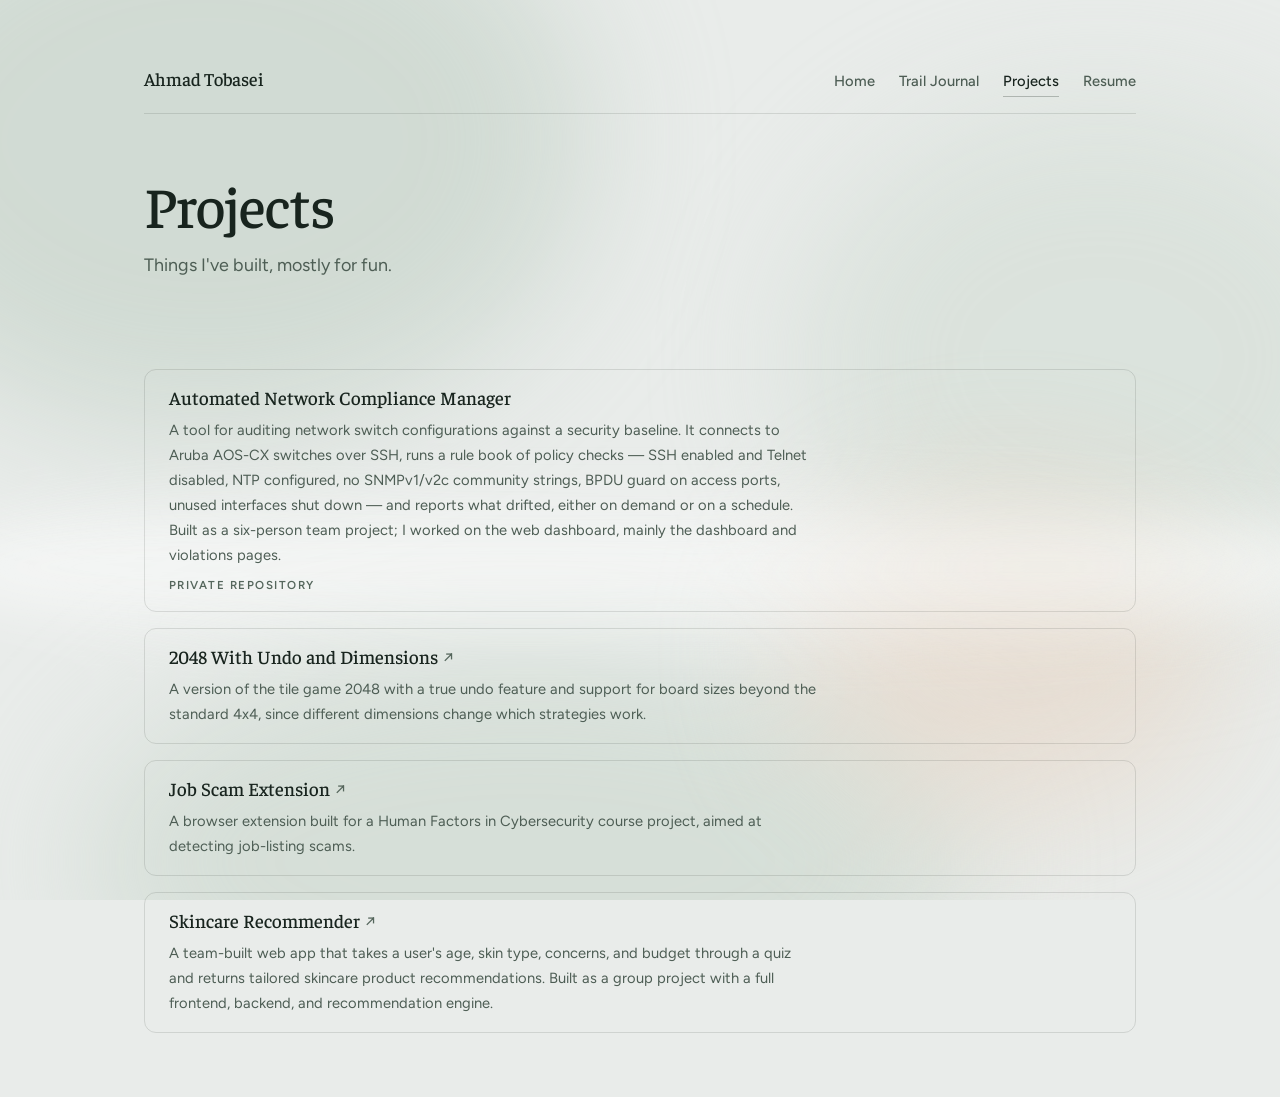
==== commit b5453d8d: "resume" ====
--- a/projects.html
+++ b/projects.html
@@ -42,7 +42,8 @@
        SHARED SITE HEADER — keep in sync across pages if edited.
        This exact block also appears in index.html and trails.html. It never
        needs to differ between pages: the current page is marked by the <body>
-       class (page-home / page-trails / page-projects), not by editing here.
+       class (page-home / page-trails / page-projects /
+       page-resume), not by editing here.
        ========================================================================== -->
   <header class="site-header">
     <a class="site-name" href="index.html">Ahmad Tobasei</a>
@@ -50,6 +51,7 @@
       <a href="index.html">Home</a>
       <a href="trails.html">Trail Journal</a>
       <a href="projects.html">Projects</a>
+      <a href="resume.html">Resume</a>
     </nav>
   </header>
   <!-- ===================== end shared site header ===================== -->
--- a/style.css
+++ b/style.css
@@ -15,6 +15,7 @@
      8.  Social pills
      9.  Row lists — trail rows + project rows
      10. Trail review — a single hike's page
+     10b. Resume
      11. Tags
      12. Responsive
    ==========================================================================
@@ -187,9 +188,12 @@
   border-bottom:1px solid var(--color-line);
   margin-bottom:var(--space-section);
 }
+/* Size and weight come from the wordmark in concepts/concept-01-well.html:
+   a touch larger than the body scale, and lighter rather than bolder, so the
+   bar reads calm instead of heavy. Don't "tidy" these back down. */
 .site-name{
   font-family:var(--font-display);
-  font-size:1.05rem;font-weight:600;letter-spacing:-.005em;
+  font-size:1.15rem;font-weight:500;letter-spacing:-.005em;
   color:var(--color-ink);text-decoration:none;
 }
 .site-name:hover,.site-name:focus-visible{color:var(--color-accent)}
@@ -207,7 +211,8 @@
 /* current page — driven by the body class, not by editing the header block */
 body.page-home     .site-nav a[href="index.html"],
 body.page-trails   .site-nav a[href="trails.html"],
-body.page-projects .site-nav a[href="projects.html"]{
+body.page-projects .site-nav a[href="projects.html"],
+body.page-resume   .site-nav a[href="resume.html"]{
   color:var(--color-ink);border-bottom-color:var(--color-line-strong);
 }
 
@@ -571,16 +576,6 @@
   color:var(--color-accent);transform:translateX(-.2rem);
 }
 
-/* The page opens on the place, then talks about it. Full width of the
-   reading column, 3:2 — a landscape crop suits a summit shot. */
-.trail-review__lead{
-  margin:0 0 var(--space-6);
-  border-radius:var(--radius-md);overflow:hidden;
-  background:var(--color-sunk);
-  aspect-ratio:3 / 2;
-}
-.trail-review__lead img{width:100%;height:100%;object-fit:cover}
-
 .trail-review__head{margin-bottom:var(--space-6)}
 .trail-review__name{
   font-family:var(--font-display);font-weight:500;
@@ -604,23 +599,29 @@
 }
 .trail-review__para + .trail-review__para{margin-top:var(--space-4)}
 
-/* Gallery: full-width photos stacked down the page, so each shot gets room
-   to land rather than being shrunk into a grid. */
+/* Gallery: below the write-up, preview first, in two columns so a hike with
+   a lot of photos doesn't become a wall of full-width images (one column on
+   phones — see RESPONSIVE). Natural aspect ratio, so portraits aren't
+   cropped; rows align to the top, so a landscape beside a portrait just
+   leaves space under the shorter one. */
 .trail-gallery{
   margin-top:var(--space-section);
-  display:flex;flex-direction:column;gap:var(--space-6);
-}
-.trail-photo{
-  margin:0;
-  border-radius:var(--radius-md);overflow:hidden;
+  display:grid;grid-template-columns:repeat(2,minmax(0,1fr));
+  gap:var(--space-6) var(--space-5);
+  align-items:start;
+}
+.trail-photo{margin:0}
+/* Rounding lives on the image, not the figure, so a caption sits on the
+   page rather than inside a grey rounded box. */
+.trail-photo img{
+  width:100%;height:auto;display:block;
+  border-radius:var(--radius-md);
   background:var(--color-sunk);
 }
-.trail-photo img{width:100%;height:auto;display:block}
 /* Captions are optional per photo — nothing renders when absent. */
 .trail-photo__caption{
-  padding:var(--space-3) var(--space-1) 0;
+  padding:var(--space-2) 0 0;
   color:var(--color-ink-muted);font-size:var(--text-sm);
-  max-width:64ch;
 }
 
 /* not-found state: a mistyped id, or a hike removed from the data file */
@@ -637,6 +638,71 @@
 
 
 /* ==========================================================================
+   10b. RESUME (resume.html)
+   Markup comes from resume.js. Deliberately flat — like the hike pages, no
+   well, no raised panels. Mirrors the paper resume's structure (label rule,
+   title left / date right, bullets) in the site's own type.
+   ========================================================================== */
+.resume-head{margin-bottom:var(--space-section)}
+.resume-contact{margin-top:var(--space-3);color:var(--color-ink-muted);font-size:var(--text-sm)}
+.resume-contact a{color:inherit;text-decoration:none;border-bottom:1px solid var(--color-line-strong);transition:color var(--ease),border-color var(--ease)}
+.resume-contact a:hover,.resume-contact a:focus-visible{color:var(--color-accent);border-bottom-color:var(--color-accent)}
+
+/* the two PDF actions — the only buttons on the site, so kept plain: a pill
+   outline, and the primary one filled with the deep ink like a hovered social */
+.resume-actions{display:flex;flex-wrap:wrap;gap:var(--space-3);margin-top:var(--space-5)}
+.resume-button{
+  display:inline-flex;align-items:center;
+  padding:.55rem var(--space-5);border-radius:var(--radius-pill);
+  border:1px solid var(--color-line-strong);
+  color:var(--color-ink);text-decoration:none;
+  font-size:.95rem;font-weight:500;
+  transition:background var(--ease),border-color var(--ease),color var(--ease);
+}
+.resume-button:hover,.resume-button:focus-visible{border-color:var(--color-accent);color:var(--color-accent)}
+.resume-button--primary{background:var(--color-deep);border-color:var(--color-deep);color:var(--color-bg)}
+.resume-button--primary:hover,.resume-button--primary:focus-visible{
+  background:var(--color-accent);border-color:var(--color-accent);color:var(--color-bg);
+}
+
+.resume-section{margin-bottom:var(--space-section)}
+/* the section label gets a hairline under it, like the paper resume's rule */
+.resume-section .section-label{
+  padding-bottom:var(--space-2);border-bottom:1px solid var(--color-line);
+}
+.resume-item + .resume-item{margin-top:var(--space-5)}
+
+/* title left, date/place right — stacks on narrow screens (see §12) */
+.resume-line{
+  display:flex;justify-content:space-between;align-items:baseline;
+  gap:var(--space-2) var(--space-4);flex-wrap:wrap;
+}
+.resume-line--title .resume-line__left{
+  font-family:var(--font-display);font-weight:500;font-size:var(--text-card);
+  color:var(--color-ink);
+}
+.resume-line--sub{color:var(--color-ink-muted);font-size:var(--text-sm);font-style:italic}
+.resume-line__right{color:var(--color-ink-muted);font-size:var(--text-sm);white-space:nowrap}
+/* a project's tech stack sits beside its name, quieter */
+.resume-stack{color:var(--color-ink-muted);font-size:var(--text-sm);font-style:italic}
+
+.resume-bullets{
+  margin-top:var(--space-2);padding-left:1.15rem;
+  color:var(--color-ink-muted);font-size:var(--text-sm);
+}
+.resume-bullets li + li{margin-top:var(--space-1)}
+.resume-bullets li::marker{color:var(--color-label)}
+
+.resume-skills{
+  display:grid;grid-template-columns:max-content 1fr;
+  gap:var(--space-2) var(--space-4);font-size:var(--text-sm);
+}
+.resume-skills dt{font-weight:600;color:var(--color-ink)}
+.resume-skills dd{color:var(--color-ink-muted)}
+.resume-text{color:var(--color-ink-muted);font-size:var(--text-sm)}
+
+
+/* ==========================================================================
    11. TAGS
    "gsmnp" gets its own fill because it recurs often enough to be worth
    spotting at a glance — see renderTags() in trails.js and makeTags() in
@@ -656,6 +722,14 @@
 /* ==========================================================================
    12. RESPONSIVE
    ========================================================================== */
+/* Resume: on a phone the right-hand dates/places drop under their titles,
+   and the skills list goes to one column. */
+@media (max-width:560px){
+  .resume-line__right{white-space:normal}
+  .resume-skills{grid-template-columns:1fr;gap:0 var(--space-4)}
+  .resume-skills dd{margin-bottom:var(--space-2)}
+}
+
 /* A true side-by-side trail row gets too cramped on a narrow screen — the
    info column ends up a few words wide — so the image goes back on top. */
 @media (max-width:640px){
@@ -663,6 +737,8 @@
   .trail-row-image{flex:0 0 auto;width:100%}
   .trail-row-image::before{padding-top:60%}   /* wider crop when full-bleed */
   .trail-row-body{justify-content:flex-start}
+  /* hike page photos: two columns would be thumbnail-sized here */
+  .trail-gallery{grid-template-columns:1fr}
 }
 
 /* Below this the well's two columns get too narrow to be worth keeping side
